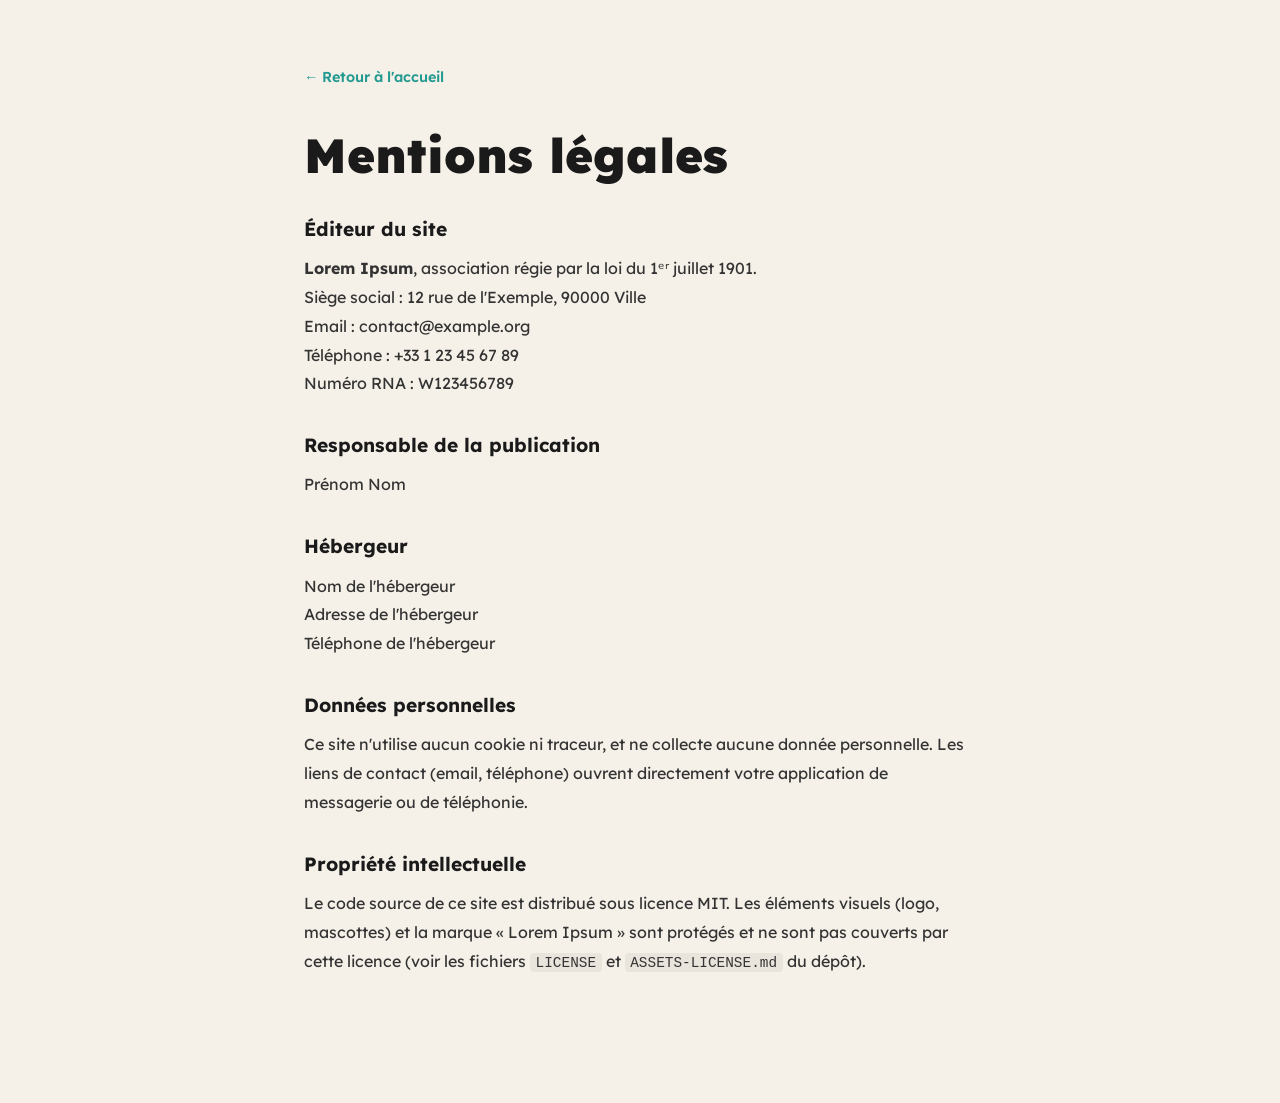
==== legal.html @ 58b10320 "refactor: renommer mentions-legales.html en legal.html (cohérence noms anglais)" ====
<!DOCTYPE html>
<html lang="fr" data-cfg-title="Mentions légales — {name}">
<head>
  <meta charset="UTF-8" />
  <meta name="viewport" content="width=device-width, initial-scale=1.0" />
  <meta name="theme-color" content="#f5f0e8" />
  <title>Mentions légales</title>
  <meta name="description" content="Mentions légales du site." />
  <link rel="icon" type="image/x-icon" href="favicon.ico">

  <!-- Police Lexend — auto-hébergée (RGPD + perf) ; licence OFL : fonts/OFL.txt -->
  <link rel="preload" href="fonts/lexend-latin.woff2" as="font" type="font/woff2" crossorigin>

  <!-- Styles (page légale : le strict nécessaire) -->
  <link rel="stylesheet" href="css/fonts.css" />
  <link rel="stylesheet" href="css/base.css" />
  <link rel="stylesheet" href="css/legal.css" />

  <!-- Configuration du site (exemple commité ; config.js réel gitignoré, écrase) -->
  <script src="config.example.js"></script>
  <script src="config.js"></script>
</head>
<body>

  <main class="legal" id="main-content">
    <a class="legal__back" href="index.html">← Retour à l'accueil</a>

    <h1 class="legal__title">Mentions légales</h1>

    <section class="legal__section">
      <h2>Éditeur du site</h2>
      <p>
        <strong data-cfg="legalName">Lorem Ipsum</strong>, association régie par
        la loi du 1ᵉʳ juillet 1901.<br>
        Siège social : <span data-cfg="addressLine">12 rue de l'Exemple, 90000 Ville</span><br>
        Email : <span data-cfg="email">contact@example.org</span><br>
        Téléphone : <span data-cfg="phone">+33 1 23 45 67 89</span><br>
        Numéro RNA : <span data-cfg="rna">W123456789</span>
      </p>
    </section>

    <section class="legal__section">
      <h2>Responsable de la publication</h2>
      <p><span data-cfg="publicationManager">Prénom Nom</span></p>
    </section>

    <section class="legal__section">
      <h2>Hébergeur</h2>
      <p>
        <span data-cfg-host="name">Nom de l'hébergeur</span><br>
        <span data-cfg-host="address">Adresse de l'hébergeur</span><br>
        <span data-cfg-host="phone">Téléphone de l'hébergeur</span>
      </p>
    </section>

    <section class="legal__section">
      <h2>Données personnelles</h2>
      <p>
        Ce site n'utilise aucun cookie ni traceur, et ne collecte aucune donnée
        personnelle. Les liens de contact (email, téléphone) ouvrent directement
        votre application de messagerie ou de téléphonie.
      </p>
    </section>

    <section class="legal__section">
      <h2>Propriété intellectuelle</h2>
      <p>
        Le code source de ce site est distribué sous licence MIT. Les éléments
        visuels (logo, mascottes) et la marque « <span data-cfg="name">Lorem Ipsum</span> »
        sont protégés et ne sont pas couverts par cette licence (voir les fichiers
        <code>LICENSE</code> et <code>ASSETS-LICENSE.md</code> du dépôt).
      </p>
    </section>
  </main>

  <!-- Remplissage depuis la config -->
  <script src="config-populate.js"></script>

</body>
</html>
---- css/fonts.css ----
/* ============================================================
   FONTS — Lexend (auto-hébergée ; licence OFL : voir fonts/OFL.txt)
============================================================ */
/* latin-ext */
@font-face {
  font-family: 'Lexend';
  font-style: normal;
  font-weight: 100 900;
  font-display: swap;
  src: url('../fonts/lexend-latin-ext.woff2') format('woff2');
  unicode-range: U+0100-02BA, U+02BD-02C5, U+02C7-02CC, U+02CE-02D7, U+02DD-02FF, U+0304, U+0308, U+0329, U+1D00-1DBF, U+1E00-1E9F, U+1EF2-1EFF, U+2020, U+20A0-20AB, U+20AD-20C0, U+2113, U+2C60-2C7F, U+A720-A7FF;
}
/* latin */
@font-face {
  font-family: 'Lexend';
  font-style: normal;
  font-weight: 100 900;
  font-display: swap;
  src: url('../fonts/lexend-latin.woff2') format('woff2');
  unicode-range: U+0000-00FF, U+0131, U+0152-0153, U+02BB-02BC, U+02C6, U+02DA, U+02DC, U+0304, U+0308, U+0329, U+2000-206F, U+20AC, U+2122, U+2191, U+2193, U+2212, U+2215, U+FEFF, U+FFFD;
}
---- css/base.css ----
/* ============================================================
   CSS VARIABLES — Design System
============================================================ */
:root {
  --cream:    #f5f0e8;
  --mauve:    #8c6f7a;
  --orange:   #e8843a;
  --teal:     #3ecfbf;
  --darkteal: #249a90;
  --apricot: #f69549;
  --dark:     #1a1a1a;
  --white:    #ffffff;

  --font-display: 'Lexend', sans-serif;
  --font-body:    'Lexend', sans-serif;

  --radius-lg: 20px;
  --radius-xl: 32px;
  --sidebar-w: 40px;
  --transition: 0.4s cubic-bezier(0.16, 1, 0.3, 1);
}

/* ============================================================
   RESET & BASE
============================================================ */
*, *::before, *::after { box-sizing: border-box; margin: 0; padding: 0; }

html {
  scroll-behavior: smooth;
  font-size: 16px;
}

body {
  font-family: var(--font-body);
  background: var(--cream);
  color: var(--dark);
  overflow-x: hidden;
  line-height: 1.6;
}

/* Reduced motion support */
@media (prefers-reduced-motion: reduce) {
  html { scroll-behavior: auto; }
  *, *::before, *::after {
    animation-duration: 0.01ms !important;
    transition-duration: 0.01ms !important;
  }
}

/* ============================================================
   SKIP LINK — Accessibility
============================================================ */
.skip-link {
  position: fixed;
  top: -100%;
  left: 1rem;
  z-index: 9999;
  background: var(--dark);
  color: var(--white);
  padding: 0.75rem 1.5rem;
  border-radius: 999px;
  font-family: var(--font-body);
  font-size: 0.9rem;
  text-decoration: none;
  transition: top 0.3s;
}
.skip-link:focus { top: 1rem; }
---- css/legal.css ----
/* ============================================================
   LEGAL PAGE — Mentions légales
============================================================ */
.legal {
  max-width: 720px;
  margin: 0 auto;
  padding: 4rem 1.5rem 6rem;
}
.legal__back {
  display: inline-block;
  margin-bottom: 2.5rem;
  color: var(--darkteal);
  font-weight: 600;
  font-size: 0.9rem;
  text-decoration: none;
}
.legal__back:hover { text-decoration: underline; }
.legal__back:focus-visible { outline: 2px solid var(--teal); outline-offset: 2px; }
.legal__title {
  font-family: var(--font-display);
  font-size: clamp(2rem, 5vw, 3rem);
  font-weight: 900;
  line-height: 1.1;
  margin-bottom: 2rem;
}
.legal__section { margin-bottom: 2rem; }
.legal__section h2 {
  font-family: var(--font-display);
  font-size: 1.2rem;
  font-weight: 700;
  margin-bottom: 0.6rem;
}
.legal__section p {
  color: #333;
  line-height: 1.8;
}
.legal__section a { color: var(--darkteal); }
.legal__section code {
  background: rgba(0,0,0,0.05);
  padding: 0.1rem 0.35rem;
  border-radius: 4px;
  font-size: 0.9em;
}
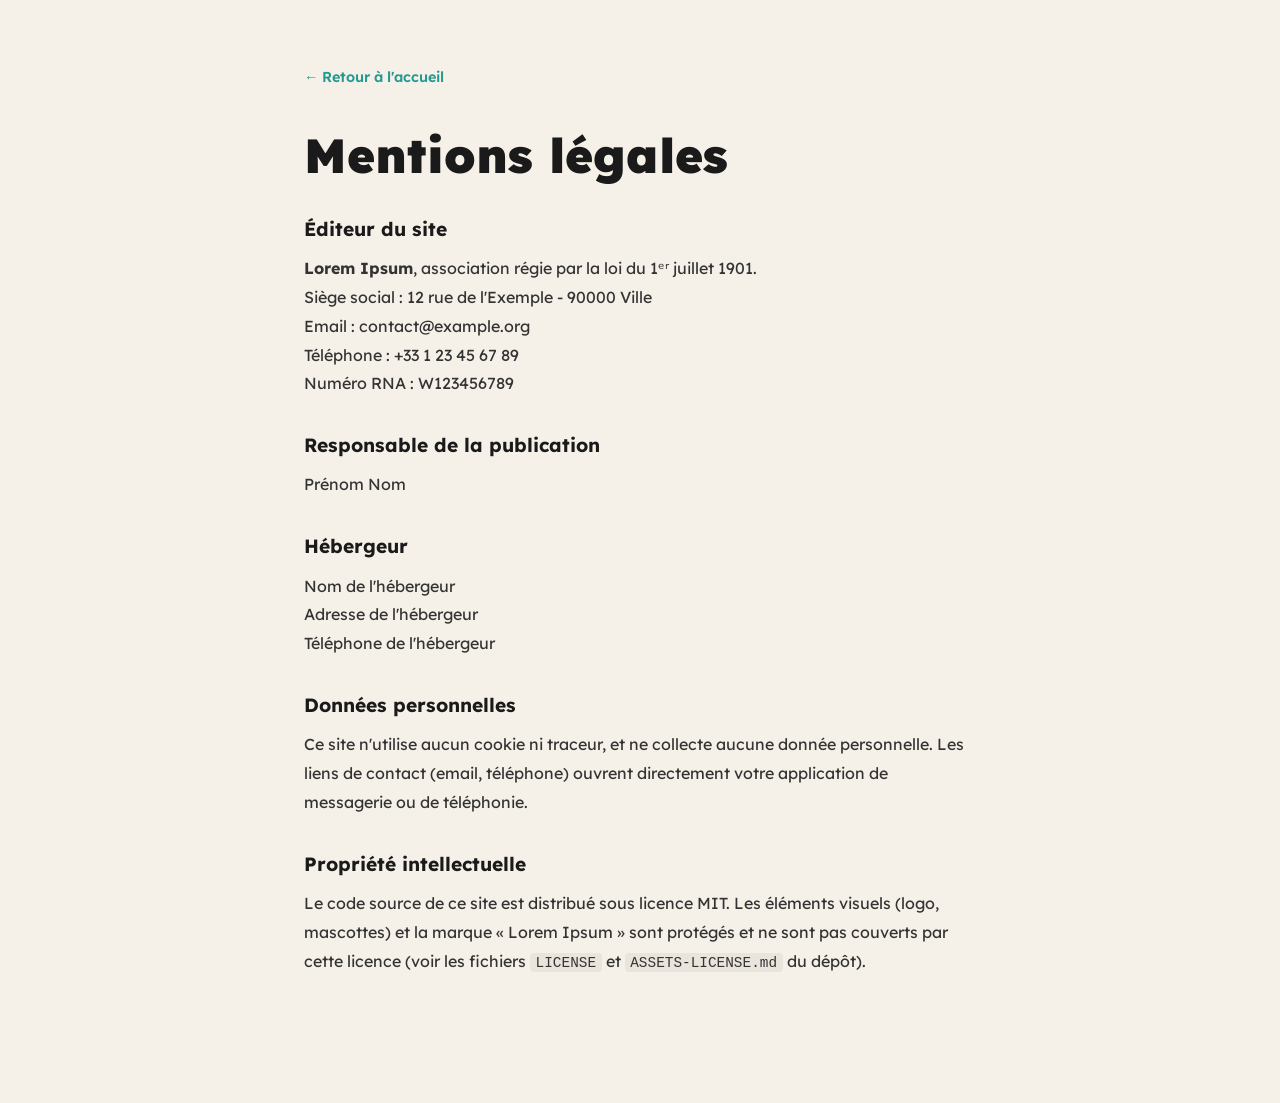
==== commit b9c0584a: "feat(seo): robots.txt, sitemap.xml et balise canonical (domaine agoratypique.com)" ====
--- a/legal.html
+++ b/legal.html
@@ -7,18 +7,19 @@
   <title>Mentions légales</title>
   <meta name="description" content="Mentions légales du site." />
   <link rel="icon" type="image/x-icon" href="favicon.ico">
+  <link rel="canonical" href="https://agoratypique.com/legal.html" />
 
-  <!-- Police Lexend — auto-hébergée (RGPD + perf) ; licence OFL : fonts/OFL.txt -->
+  <!-- Lexend font — self-hosted (GDPR + perf); OFL license: fonts/OFL.txt -->
   <link rel="preload" href="fonts/lexend-latin.woff2" as="font" type="font/woff2" crossorigin>
 
-  <!-- Styles (page légale : le strict nécessaire) -->
+  <!-- Styles (legal page: bare minimum) -->
   <link rel="stylesheet" href="css/fonts.css" />
   <link rel="stylesheet" href="css/base.css" />
   <link rel="stylesheet" href="css/legal.css" />
 
-  <!-- Configuration du site (exemple commité ; config.js réel gitignoré, écrase) -->
-  <script src="config.example.js"></script>
-  <script src="config.js"></script>
+  <!-- Site configuration (committed example; real config.js gitignored, overrides) -->
+  <script src="config/config.example.js"></script>
+  <script src="config/config.js"></script>
 </head>
 <body>
 
@@ -73,8 +74,8 @@
     </section>
   </main>
 
-  <!-- Remplissage depuis la config -->
-  <script src="config-populate.js"></script>
+  <!-- Populate from config -->
+  <script src="js/config-populate.js"></script>
 
 </body>
 </html>
--- a/css/fonts.css
+++ b/css/fonts.css
@@ -1,5 +1,5 @@
 /* ============================================================
-   FONTS — Lexend (auto-hébergée ; licence OFL : voir fonts/OFL.txt)
+   FONTS — Lexend (self-hosted; OFL license: see fonts/OFL.txt)
 ============================================================ */
 /* latin-ext */
 @font-face {
--- a/css/legal.css
+++ b/css/legal.css
@@ -1,5 +1,5 @@
 /* ============================================================
-   LEGAL PAGE — Mentions légales
+   LEGAL PAGE — Legal notice
 ============================================================ */
 .legal {
   max-width: 720px;
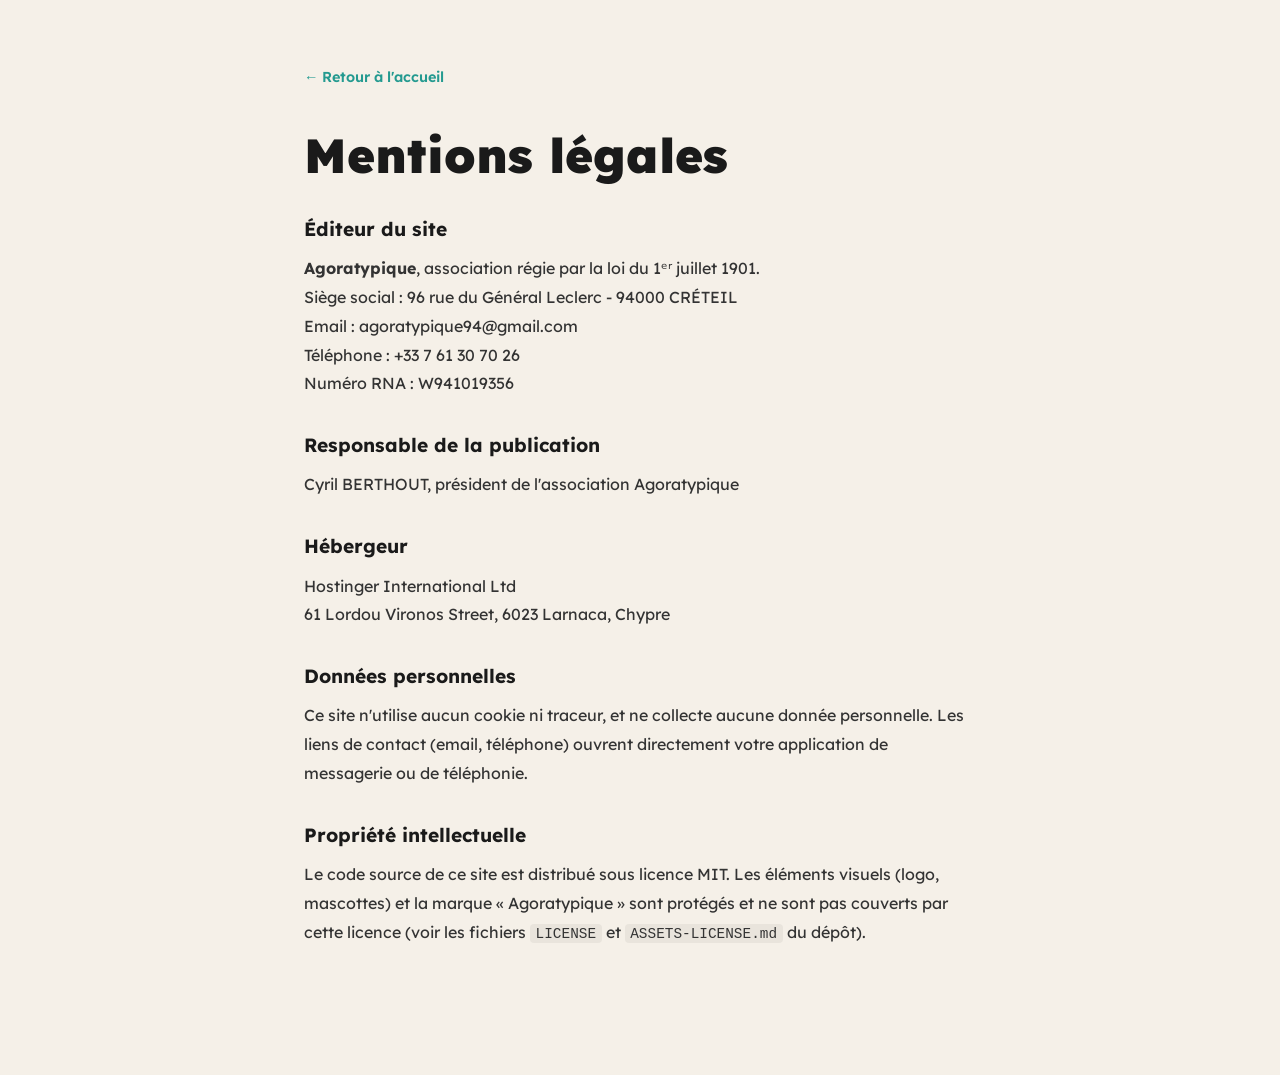
==== commit 18e627ba: "fix(seo): vraies valeurs écrites dans le HTML (fin du Lorem Ipsum indexé), suppression de la couche " ====
--- a/legal.html
+++ b/legal.html
@@ -1,10 +1,10 @@
 <!DOCTYPE html>
-<html lang="fr" data-cfg-title="Mentions légales — {name}">
+<html lang="fr">
 <head>
   <meta charset="UTF-8" />
   <meta name="viewport" content="width=device-width, initial-scale=1.0" />
   <meta name="theme-color" content="#f5f0e8" />
-  <title>Mentions légales</title>
+  <title>Mentions légales — Agoratypique</title>
   <meta name="description" content="Mentions légales du site." />
   <link rel="icon" type="image/x-icon" href="favicon.ico">
   <link rel="canonical" href="https://agoratypique.com/legal.html" />
@@ -16,10 +16,6 @@
   <link rel="stylesheet" href="css/fonts.css" />
   <link rel="stylesheet" href="css/base.css" />
   <link rel="stylesheet" href="css/legal.css" />
-
-  <!-- Site configuration (committed example; real config.js gitignored, overrides) -->
-  <script src="config/config.example.js"></script>
-  <script src="config/config.js"></script>
 </head>
 <body>
 
@@ -31,26 +27,25 @@
     <section class="legal__section">
       <h2>Éditeur du site</h2>
       <p>
-        <strong data-cfg="legalName">Lorem Ipsum</strong>, association régie par
+        <strong>Agoratypique</strong>, association régie par
         la loi du 1ᵉʳ juillet 1901.<br>
-        Siège social : <span data-cfg="addressLine">12 rue de l'Exemple, 90000 Ville</span><br>
-        Email : <span data-cfg="email">contact@example.org</span><br>
-        Téléphone : <span data-cfg="phone">+33 1 23 45 67 89</span><br>
-        Numéro RNA : <span data-cfg="rna">W123456789</span>
+        Siège social : 96 rue du Général Leclerc - 94000 CRÉTEIL<br>
+        Email : agoratypique94@gmail.com<br>
+        Téléphone : +33 7 61 30 70 26<br>
+        Numéro RNA : W941019356
       </p>
     </section>
 
     <section class="legal__section">
       <h2>Responsable de la publication</h2>
-      <p><span data-cfg="publicationManager">Prénom Nom</span></p>
+      <p>Cyril BERTHOUT, président de l'association Agoratypique</p>
     </section>
 
     <section class="legal__section">
       <h2>Hébergeur</h2>
       <p>
-        <span data-cfg-host="name">Nom de l'hébergeur</span><br>
-        <span data-cfg-host="address">Adresse de l'hébergeur</span><br>
-        <span data-cfg-host="phone">Téléphone de l'hébergeur</span>
+        Hostinger International Ltd<br>
+        61 Lordou Vironos Street, 6023 Larnaca, Chypre
       </p>
     </section>
 
@@ -67,15 +62,12 @@
       <h2>Propriété intellectuelle</h2>
       <p>
         Le code source de ce site est distribué sous licence MIT. Les éléments
-        visuels (logo, mascottes) et la marque « <span data-cfg="name">Lorem Ipsum</span> »
+        visuels (logo, mascottes) et la marque « Agoratypique »
         sont protégés et ne sont pas couverts par cette licence (voir les fichiers
         <code>LICENSE</code> et <code>ASSETS-LICENSE.md</code> du dépôt).
       </p>
     </section>
   </main>
 
-  <!-- Populate from config -->
-  <script src="js/config-populate.js"></script>
-
 </body>
 </html>
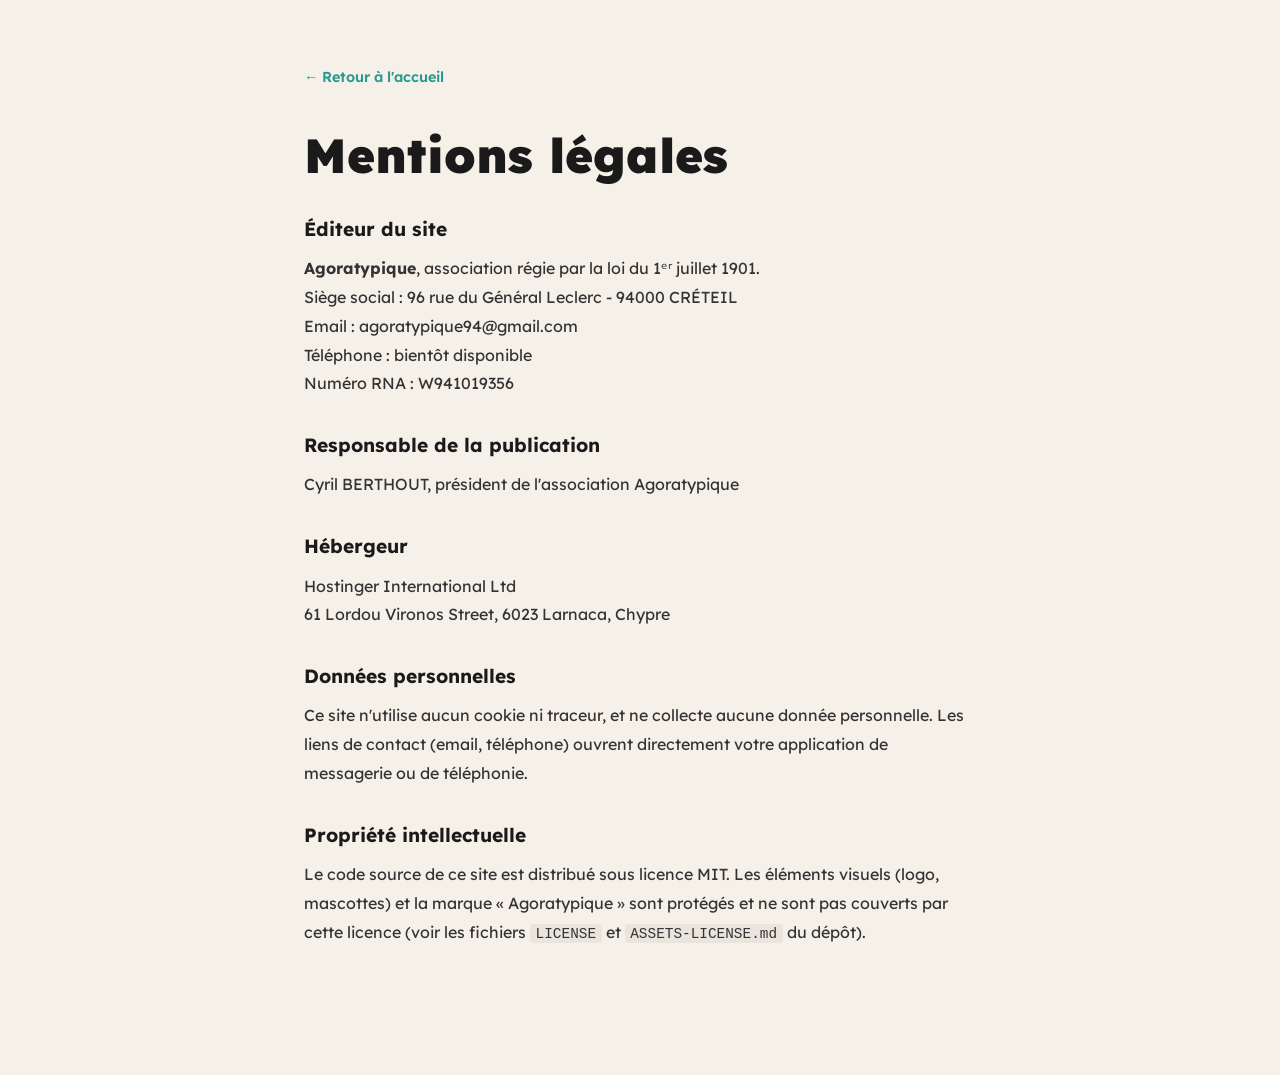
==== commit bd630ed8: "fix(contact): retrait du numéro de téléphone en attendant un nouveau numéro (bouton désactivé, « Bie" ====
--- a/legal.html
+++ b/legal.html
@@ -31,7 +31,7 @@
         la loi du 1ᵉʳ juillet 1901.<br>
         Siège social : 96 rue du Général Leclerc - 94000 CRÉTEIL<br>
         Email : agoratypique94@gmail.com<br>
-        Téléphone : +33 7 61 30 70 26<br>
+        Téléphone : bientôt disponible<br>
         Numéro RNA : W941019356
       </p>
     </section>
